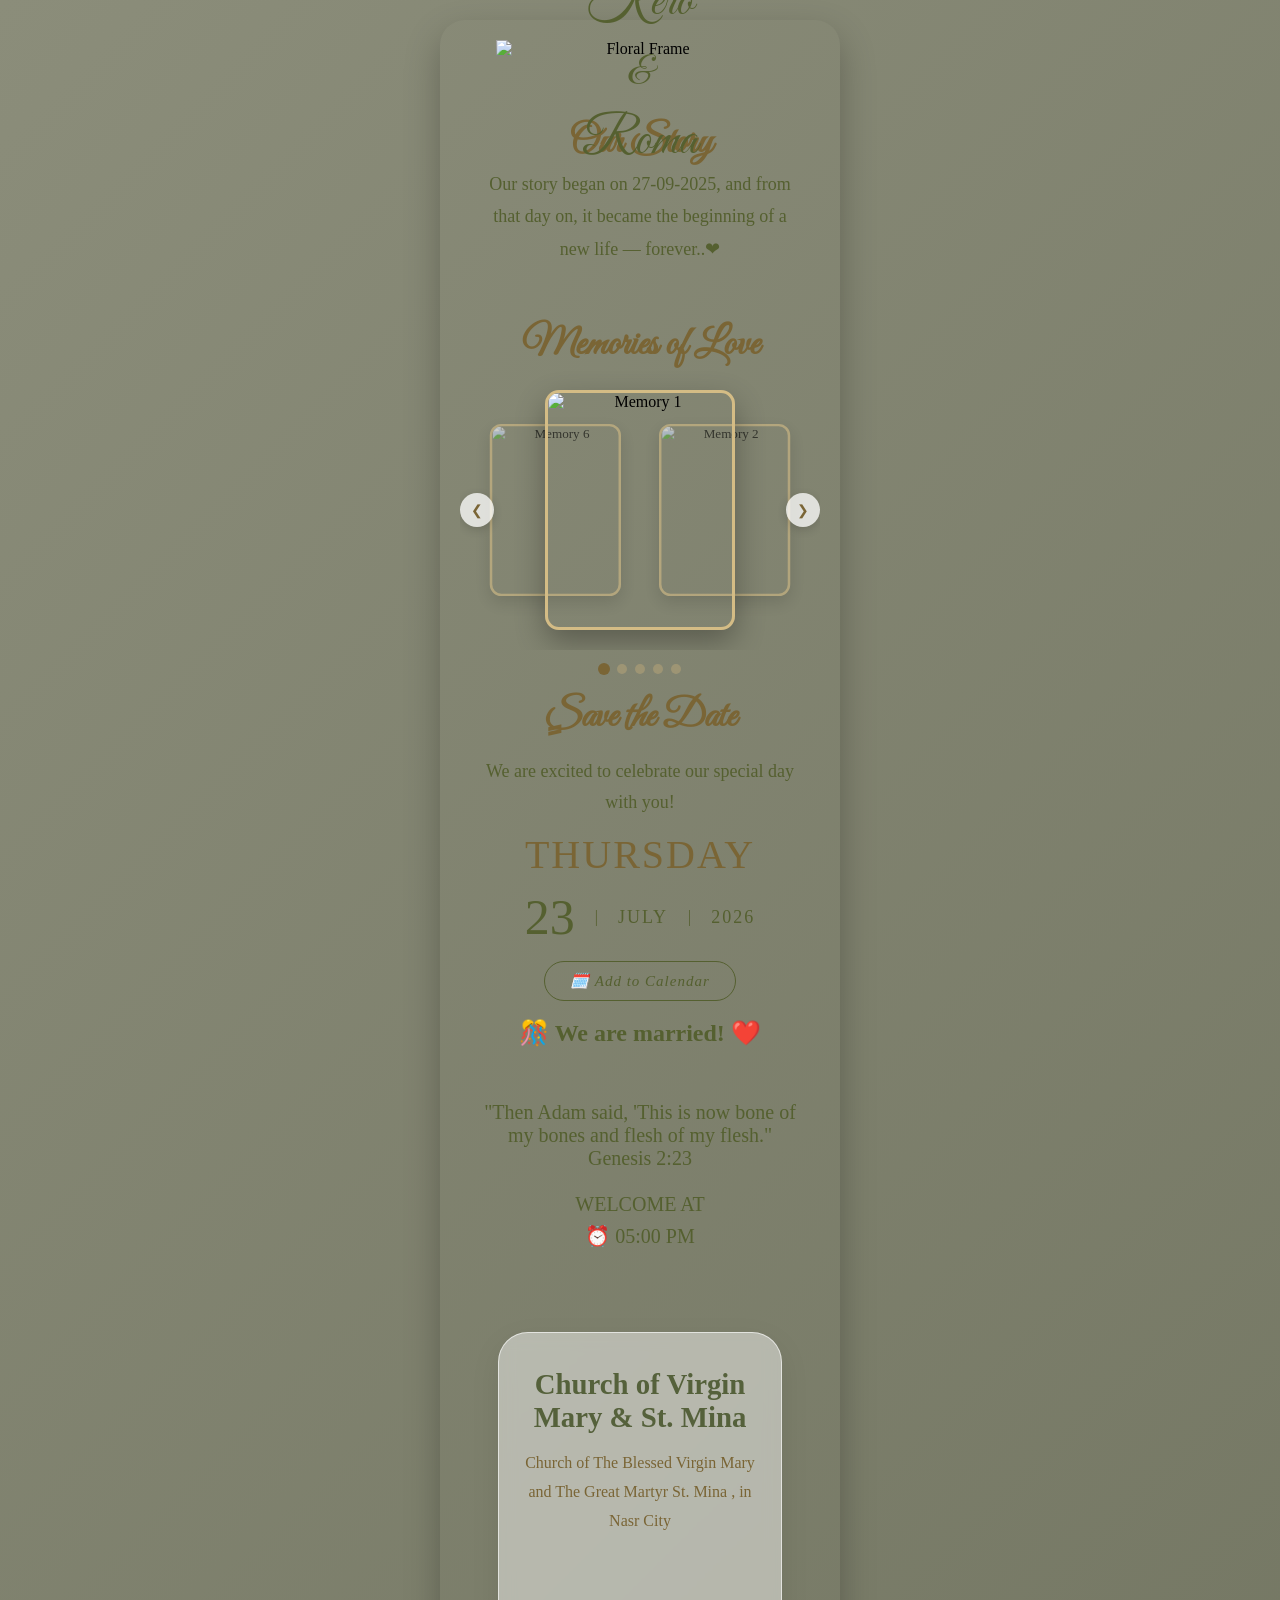
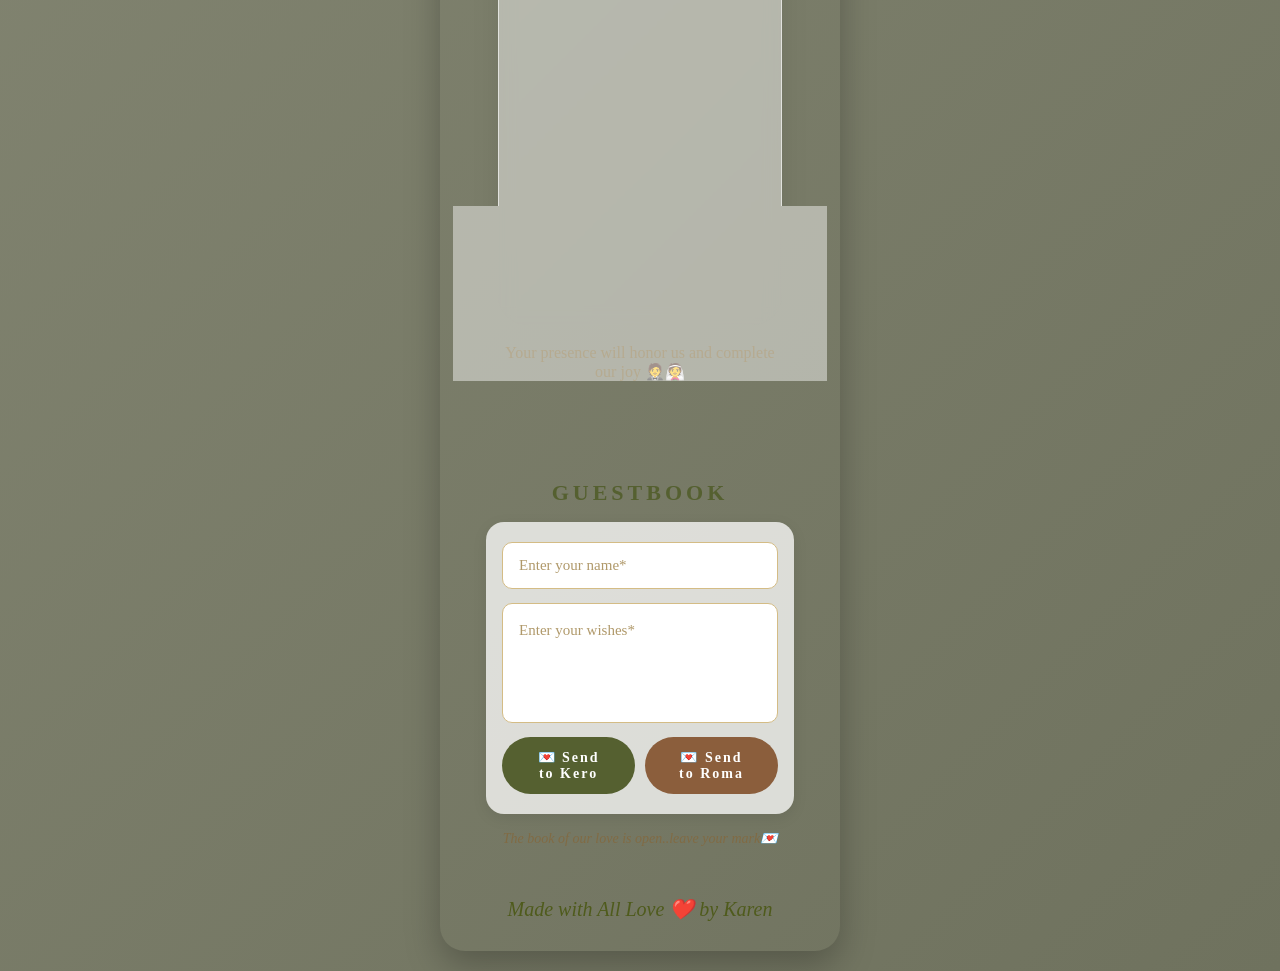
==== details.html @ 21c22cb6 "First commit" ====
<!DOCTYPE html>
<html lang="en">
<head>
    <meta charset="UTF-8">
    <meta name="viewport" content="width=device-width, initial-scale=1.0">
     <link rel="icon" href="image/icon.png">
    <title>        
         Kero ❤ Roma
        </title>
    <link href="https://fonts.googleapis.com/css2?family=Great+Vibes&display=swap" rel="stylesheet">
    <link rel="stylesheet" href="details.css">
</head>
<body>

<audio id="bgMusic" autoplay loop hidden>
    <source src="Music/Video Project 2.m4a" type="audio/mpeg">
</audio>

<div class="card">

    <!-- FRAME IMAGE with names inside -->
    <div class="names-frame">
        <img src="image/flowerframe.png" alt="Floral Frame" class="frame-image">
        <div class="name-content">
            <p class="small-title">THE <br> WEDDING <br> OF</p>
            <h1>
                Kero
                <span>&</span>
                Roma
            </h1>
        </div>
    </div>
<div class="story-section">
    <h1 class="story-title">Our Story</h1>
    <p class="story-text">
        Our story began on 27-09-2025, and from that day on, it became the beginning of a new life — forever..❤
    </p>
</div>
    <!-- MEMORIES OF LOVE SECTION -->
    <div class="album-section">

        <h2 class="album-title">Memories of Love</h2>

        <div class="slider-wrapper">
            <button class="slider-btn prev">&#10094;</button>

            <div class="slider-track">
                <div class="slide"><img src="image/kero2.jpeg" alt="Memory 1"></div>
                <div class="slide"><img src="image/k4.jpeg" alt="Memory 2"></div>
                <div class="slide"><img src="image/k5.jpeg" alt="Memory 3"></div>
                <div class="slide"><img src="image/k8.jpeg" alt="Memory 4"></div>
                <div class="slide"><img src="image/k6.jpeg" alt="Memory 5"></div>
                <div class="slide"><img src="image/k7.jpeg" alt="Memory 6"></div>
            </div>

            <button class="slider-btn next">&#10095;</button>
        </div>

        <div class="dots">
            <span class="dot active"></span>
            <span class="dot"></span>
            <span class="dot"></span>
            <span class="dot"></span>
            <span class="dot"></span>
        </div>

    </div>
    <div class="content-box">
    <h2 class="section-title">ٍSave the Date</h2>
        <p class="invitation-text">
            We are excited to celebrate our special day with you!
        </p>

    <div class="wedding-date-box">
        <span class="day-name">THURSDAY</span>

        <div class="date-main">
            <span class="day">23</span> |
            <span class="month">JULY</span> |
            <span class="year">2026</span>
        </div>
<!-- Add to Calendar Button -->

<button class="add-calendar-btn" onclick="addToCalendar()">
    🗓️ Add to Calendar
</button>
<br> <br>
         <div class="countdown-box">
        <div class="count-item">
            <span id="days">0</span>
            <small>Days</small>
        </div>

        <div class="count-item">
            <span id="hours">0</span>
            <small>Hours</small>
        </div>

        <div class="count-item">
            <span id="minutes">0</span>
            <small>Minutes</small>
        </div>

        <div class="count-item">
            <span id="seconds">0</span>
            <small>Seconds</small>
        </div>
    </div>
    </div>
   
    <div class="welcome">
        <p>"Then Adam said, 'This is now bone of my bones and flesh of my flesh."   Genesis 2:23 </p>
        <br>
        <span class="welcome">WELCOME AT</span>
        <span class="time"> ⏰ 05:00 PM</span>
    </div>
    <!-- CHURCH SECTION -->
<div class="church-section">

    <div class="church-card">
        <h3 class="church-name">
            Church of Virgin Mary & St. Mina
        </h3>

        <p class="church-address">
          Church of The Blessed Virgin Mary and The Great Martyr St. Mina , in Nasr City
        </p>
<div class="map-container">
       <div class="map-container">
        <iframe
            src="https://www.google.com/maps/embed?pb=!1m18!1m12!1m3!1d3453.304495121149!2d31.36986267382338!3d30.05680521798802!2m3!1f0!2f0!3f0!3m2!1i1024!2i768!4f13.1!3m3!1m2!1s0x14583dc1737f2da1%3A0x7f160d50823da780!2sChurch%20of%20The%20Blessed%20Virgin%20Mary%20and%20The%20Great%20Martyr%20St.%20Mina%20%2C%20in%20Nasr%20City!5e0!3m2!1sen!2seg!4v1782671488852!5m2!1sen!2seg"
            width="100%"
            height="300"
            style="border:0;"
            allowfullscreen=""
            loading="lazy"
            referrerpolicy="strict-origin-when-cross-origin">
        </iframe>
    </div>
</div>

    </div>
    <br>
<span class="end" >Your presence will honor us and complete our joy 🤵👰 </span>
</div>
<!-- RSVP SECTION -->
<!-- GUESTBOOK / RSVP SECTION -->
<div class="rsvp-section">
    <h2 class="rsvp-title">GUESTBOOK</h2>

    <div class="rsvp-card">
        <input type="text" id="rsvpName" class="rsvp-input" placeholder="Enter your name*" />
        <textarea id="rsvpMessage" class="rsvp-textarea" placeholder="Enter your wishes*"></textarea>
        <div class="rsvp-btn-row">
    <button class="rsvp-send-btn kero" onclick="sendRSVP('kero')">💌 Send to Kero</button>
    <button class="rsvp-send-btn roma" onclick="sendRSVP('roma')">💌 Send to Roma</button>
</div>
    </div>

    <p class="rsvp-empty">The book of our love is open..leave your mark💌</p>
</div>
</div>
    <footer>Made with All Love ❤️ by Karen</footer>

</div>

<script src="details.js"></script>
</body>
</html>
---- details.css ----
* {
    margin: 0;
    padding: 0;
    box-sizing: border-box;
}

body {
    min-height: 100vh;
    display: flex;
    justify-content: center;
    align-items: center;
    background: linear-gradient(135deg, #8B8D7A, #6F725E);
    font-family: Georgia, serif;
    padding: 20px 15px;
}

/* ── CARD ── */
.card {
    width: 100%;
    max-width: 400px;
    background-image: url('image/update.png');
    background-repeat: no-repeat;
    background-position: center;
    background-size: cover;
    border-radius: 25px;
    text-align: center;
    padding: 20px 20px 30px;
    box-shadow: 0 15px 35px rgba(0, 0, 0, 0.25);
    animation: fadeIn 2s ease;
}

/* ── NAMES FRAME (image) ── */
.names-frame {
    position: relative;
    width: 80%;
    margin: 0 auto;
}

.frame-image {
    width: 100%;
    display: block;
}

.name-content {
    position: absolute;
    top: 50%;
    left: 50%;
    transform: translate(-50%, -55%);
    text-align: center;
    width: 100%;
}

/* ── SMALL TITLE ── */
.small-title {
    color: #b9ac90;
    font-size: 11px;
    letter-spacing: 3px;
    line-height: 2;
    margin-bottom: 10px;
}

/* ── NAMES ── */
.name-content h1 {
    color: #556030;
    font-family: "Great Vibes", cursive;
    font-size: 52px;
    font-weight: normal;
    line-height: 1.4;
}

.name-content h1 span {
    display: block;
    font-size: 40px;
    margin: 5px 0;
}

/* ── CONTENT BOX ── */
.content-box {
    width: 90%;
    display: flex;
    flex-direction: column;
    align-items: center;
    gap: 14px;
    margin: 15px auto 0;
}

/* ── STORY TITLE ── */
.story-section {
    text-align: center;
    padding: 60px 20px 30px;
/* background: linear-gradient(to bottom, #fff0f5, #ffffff); */
}

.story-title {
    font-size: 40px;
    font-family: 'Great Vibes', cursive;
    color: #7a6535
}

.story-text {
    font-size: 18px;
    color: #556030;
    max-width: 600px;
    margin: auto;
    line-height: 1.8;
}
.section-title {
    font-size: 40px;
    font-family: 'Great Vibes', cursive;
    color: #7a6535
}
/* new  */
.wedding-counter {
    text-align: center;
    padding: 60px 20px;
    color: #6a6a4f;
}

.counter-subtitle {
    font-size: 14px;
    letter-spacing: 3px;
    margin-bottom: 10px;
}

.counter-text {
    font-size: 26px;
    font-family: 'Cormorant Garamond', serif;
    margin-bottom: 40px;
}

.wedding-date-box {
    margin-bottom: 40px;
}

.day-name {
    display: block;
    letter-spacing: 2px;
    margin-bottom: 10px;
     font-size: 40px;
    color: #7a6535
}

.date-main {
    display: flex;
    justify-content: center;
    align-items: center;
    gap: 20px;
    margin-bottom: 15px;
    color:#556030;
}

.day {
    font-size: 50px;
    font-family: 'Cormorant Garamond', serif;
}

.month {
    font-size: 18px;
    letter-spacing: 2px;
}

.year {
    font-size: 18px;
    letter-spacing: 2px;
}
.welcome{
    font-size: 20px;
    color: #556030;
    margin-bottom: 10px;
}
.time {
    display: block;
    margin-top: 8px;
    font-size: 20px;
    color: #556030;
}

.countdown-box {
    display: flex;
    justify-content: center;
    gap: 10px;
    flex-wrap: wrap;
    color: #556030;
}

.count-item {
    width: 75px;
    height: 75px;
    border: 1px solid #d6d1c4;
    border-radius: 15px;
    background: rgba(255,255,255,0.5);

    display: flex;
    flex-direction: column;
    justify-content: center;
    align-items: center;
}

.count-item span {
    font-size: 28px;
    font-weight: bold;
}

.count-item small {
    font-size: 12px;
    margin-top: 5px;
}

/* ── INVITATION TEXT ── */
.invitation-text {
    color: #556030;;
    font-size: 18px;
    line-height: 1.7;
}

/* ── DATE ── */
.date {
    color: #a47a2b;
    font-size: 22px;
    letter-spacing: 4px;
}

.church-section {
    padding: 60px 20px;
    text-align: center;
}

.church-title {
    font-size: 2.2rem;
    margin-bottom: 30px;
    color: #6d7457;
    font-family: 'Great Vibes', cursive;
}

.church-card {
    max-width: 500px;
    margin: auto;
    padding: 35px 25px;

    background: rgba(255,255,255,0.45);
    backdrop-filter: blur(8px);

    border: 1px solid rgba(255,255,255,0.6);
    border-radius: 30px;

    box-shadow: 0 10px 30px rgba(0,0,0,0.08);
}

.church-name {
    font-size: 1.8rem;
    color: #55613b;
    margin-bottom: 15px;
}

.church-address {
    color:  #7a6535;
    line-height: 1.8;
    margin-bottom: 25px;
}

.map-btn {
    display: inline-block;
    padding: 14px 28px;

    background: #6d7457;
    color: white;
    text-decoration: none;

    border-radius: 50px;
    transition: 0.3s;
}

.map-btn:hover {
    transform: translateY(-3px);
    background: #5a6148;
}

.map-container {
    margin-top: 25px;
    border-radius: 20px;
    overflow: hidden;
}

.end{
    color:  #7a6535;
}
/* ── GUESTBOOK ── */
.rsvp-section {
    width: 95%;
    margin: 25px auto;
    text-align: center;
    display: flex;
    flex-direction: column;
    align-items: center;
    gap: 16px;
}

.rsvp-title {
    font-family: Georgia, serif;
    font-size: 22px;
    color: #556030;
    letter-spacing: 4px;
    font-weight: bold;
    font-style: normal;
}

.rsvp-card {
    width: 100%;
    background: rgba(255, 255, 255, 0.75);
    border-radius: 18px;
    padding: 20px 16px;
    display: flex;
    flex-direction: column;
    gap: 14px;
    box-shadow: 0 4px 15px rgba(0,0,0,0.08);
}

.rsvp-input {
    width: 100%;
    padding: 14px 16px;
    border: 1.5px solid #d4bc85;
    border-radius: 10px;
    background: white;
    font-size: 15px;
    color: #816B44;
    outline: none;
    font-family: Georgia, serif;
}

.rsvp-textarea {
    width: 100%;
    padding: 14px 16px;
    border: 1.5px solid #d4bc85;
    border-radius: 10px;
    background: white;
    font-size: 15px;
    color: #816B44;
    outline: none;
    font-family: Georgia, serif;
    resize: none;
    height: 120px;
    line-height: 1.6;
}

.rsvp-input::placeholder,
.rsvp-textarea::placeholder {
    color: #b0996a;
}

.rsvp-input:focus,
.rsvp-textarea:focus {
    border-color: #7a6535;
}

.rsvp-btn-row {
    display: flex;
    justify-content: flex-end;
}

.rsvp-btn-row {
    display: flex;
    justify-content: center;
    gap: 10px;
}

.rsvp-send-btn {
    flex: 1;
    padding: 12px 10px;
    border: none;
    border-radius: 50px;
    color: white;
    font-size: 13px;
    letter-spacing: 1px;
    cursor: pointer;
    transition: 0.3s;
    font-family: Georgia, serif;
    font-weight: bold;
}

.rsvp-send-btn.kero {
    background: #556030;
}

.rsvp-send-btn.roma {
    background: #8b5e3c;
}

.rsvp-send-btn:hover {
    transform: translateY(-2px);
    opacity: 0.9;
}
.rsvp-empty {
    color: #816B44;
    font-size: 14px;
    font-style: italic;
}

/* ── BEAUTIFUL BUTTONS ── */

/* Open Invitation Button */
.open-btn {
    border: 3px solid #d1b36f;
    padding: 18px 45px;
    border-radius: 60px;
    background: linear-gradient(135deg, #7c7e56, #4f5b1c);
    color: white;
    font-size: 24px;
    cursor: pointer;
    transition: all 0.4s ease;
    box-shadow: 0 10px 25px rgba(0, 0, 0, 0.3);
    position: relative;
    overflow: hidden;
}

.open-btn::after {
    content: '';
    position: absolute;
    top: -50%;
    left: -50%;
    width: 200%;
    height: 200%;
    background: rgba(255,255,255,0.08);
    transform: rotate(45deg) translateX(-100%);
    transition: transform 0.6s ease;
}

.open-btn:hover::after {
    transform: rotate(45deg) translateX(100%);
}

.open-btn:hover {
    transform: translateY(-6px) scale(1.05);
    box-shadow: 0 20px 40px rgba(0, 0, 0, 0.4);
    background: linear-gradient(135deg, #8e9063, #5e6e22);
    border-color: #e8c97a;
}

.open-btn:active {
    transform: translateY(-2px) scale(1.02);
}

/* Map Button */
.map-btn {
    border: none;
    padding: 14px 40px;
    border-radius: 50px;
    background: linear-gradient(135deg, #7c7e56, #4f5b1c);
    color: white;
    font-size: 18px;
    cursor: pointer;
    transition: all 0.4s ease;
    box-shadow: 0 8px 20px rgba(0, 0, 0, 0.2);
    position: relative;
    overflow: hidden;
    letter-spacing: 1px;
}

.map-btn::before {
    content: '';
    position: absolute;
    inset: 0;
    background: linear-gradient(135deg, rgba(255,255,255,0.15), transparent);
    opacity: 0;
    transition: opacity 0.3s ease;
    border-radius: 50px;
}

.map-btn:hover::before {
    opacity: 1;
}

.map-btn:hover {
    transform: translateY(-5px);
    box-shadow: 0 15px 35px rgba(0, 0, 0, 0.35);
    background: linear-gradient(135deg, #8e9063, #5e6e22);
}

.map-btn:active {
    transform: translateY(-2px);
}

/* Add to Calendar Button */
.add-calendar-btn {
    background: none;
    border: 1.5px solid #556030;
    color: #556030;
    font-size: 15px;
    font-family: Georgia, serif;
    cursor: pointer;
    font-style: italic;
    padding: 10px 25px;
    border-radius: 50px;
    transition: all 0.3s ease;
    letter-spacing: 1px;
}

.add-calendar-btn:hover {
    background: #556030;
    color: white;
    transform: translateY(-3px);
    box-shadow: 0 8px 20px rgba(85, 96, 48, 0.35);
    text-decoration: none;
}

.add-calendar-btn:active {
    transform: translateY(-1px);
}

/* RSVP Send Button */
.rsvp-send-btn {
    padding: 12px 28px;
    border: none;
    border-radius: 50px;
    background: #556030;
    color: white;
    font-size: 14px;
    letter-spacing: 2px;
    cursor: pointer;
    font-family: Georgia, serif;
    font-weight: bold;
    transition: all 0.3s ease;
    position: relative;
    overflow: hidden;
}

.rsvp-send-btn::after {
    content: '';
    position: absolute;
    inset: 0;
    background: rgba(255,255,255,0.12);
    opacity: 0;
    transition: opacity 0.3s;
    border-radius: 50px;
}

.rsvp-send-btn:hover::after {
    opacity: 1;
}

.rsvp-send-btn:hover {
    background: #3e4a20;
    transform: translateY(-3px);
    box-shadow: 0 10px 25px rgba(62, 74, 32, 0.4);
    letter-spacing: 3px;
}

.rsvp-send-btn:active {
    transform: translateY(-1px);
}

/* Slider Buttons */
.slider-btn {
    background: rgba(255,255,255,0.75);
    border: none;
    border-radius: 50%;
    width: 34px;
    height: 34px;
    font-size: 14px;
    color: #7a6535;
    cursor: pointer;
    flex-shrink: 0;
    box-shadow: 0 3px 10px rgba(0,0,0,0.15);
    transition: all 0.3s ease;
    display: flex;
    align-items: center;
    justify-content: center;
}

.slider-btn:hover {
    background: #556030;
    color: white;
    transform: scale(1.15);
    box-shadow: 0 6px 18px rgba(85, 96, 48, 0.4);
}

.slider-btn:active {
    transform: scale(1.05);
}
/* ── FOOTER ── */
footer {
    margin-top: 25px;
    text-align: center;
    font-size: 20px;
    color: #4f5b1c;
    font-style: italic;
}

/* ── ANIMATION ── */
@keyframes fadeIn {
    from { opacity: 0; transform: translateY(30px); }
    to   { opacity: 1; transform: translateY(0); }
}

/* ══════════════════════════════
   TABLET  (max 768px)
══════════════════════════════ */
@media (max-width: 768px) {
    .card {
        max-width: 370px;
        padding: 18px 18px 25px;
    }

    .names-frame {
        width: 82%;
    }

    .name-content h1 {
        font-size: 46px;
    }

    .name-content h1 span {
        font-size: 36px;
    }

    .section-title { font-size: 16px; }
    .invitation-text { font-size: 16px; }
    .date { font-size: 20px; letter-spacing: 3px; }
    .location { font-size: 16px; }

    .map-btn {
        font-size: 17px;
        padding: 13px 30px;
    }
}

/* ══════════════════════════════
   MOBILE  (max 480px)
══════════════════════════════ */
@media (max-width: 480px) {
    body {
        padding: 15px 10px;
    }

    .card {
        max-width: 100%;
        border-radius: 20px;
        padding: 15px 12px 20px;
    }

    .names-frame {
        width: 85%;
    }

    .small-title {
        font-size: 10px;
        letter-spacing: 2px;
        margin-bottom: 6px;
        
    }

    .name-content h1 {
        font-size: 38px;
    }

    .name-content h1 span {
        font-size: 30px;
        margin: 3px 0;
    }

    .content-box {
        width: 95%;
        gap: 10px;
    }

    .section-title { font-size: 14px; }
    .invitation-text { font-size: 14px; line-height: 1.6; }
    .date { font-size: 17px; letter-spacing: 2px; }
    .location { font-size: 14px; }

    .map-btn {
        font-size: 15px;
        padding: 12px 20px;
        max-width: 100%;
    }

    footer {
        font-size: 12px;
        margin-top: 15px;
    }
}

/* ══════════════════════════════
   SMALL PHONES  (max 360px)
══════════════════════════════ */
@media (max-width: 360px) {
    .names-frame {
        width: 90%;
    }

    .name-content h1 {
        font-size: 32px;
    }

    .name-content h1 span {
        font-size: 26px;
    }

    .date { font-size: 15px; }
    .invitation-text { font-size: 13px; }
    .location { font-size: 13px; }

    .map-btn {
        font-size: 14px;
        padding: 11px 15px;
    }
}

/* ══════════════════════════════
   MEMORIES OF LOVE / ALBUM
══════════════════════════════ */

.album-section {
    width: 100%;
    margin: 25px auto 10px;
    text-align: center;
}

.album-title {
    font-size: 40px;
    font-family: 'Great Vibes', cursive;
    color: #7a6535
}

/* Slider wrapper */
.slider-wrapper {
    position: relative;
    display: flex;
    align-items: center;
    justify-content: center;
    gap: 6px;
    padding: 10px 0;
    overflow: hidden;
}

/* Track */
.slider-track {
    display: flex;
    align-items: center;
    justify-content: center;
    width: 100%;
    height: 260px;
    position: relative;
}

/* All slides hidden by default */
.slide {
    position: absolute;
    transition: all 0.5s ease;
    opacity: 0;
    transform: scale(0.7);
    z-index: 0;
    pointer-events: none;
}

.slide img {
    width: 160px;
    height: 210px;
    object-fit: cover;
    border-radius: 14px;
    box-shadow: 0 8px 20px rgba(0,0,0,0.2);
    border: 3px solid #d4bc85;
    display: block;
}

/* Center (active) photo - big */
.slide.active {
    opacity: 1;
    transform: scale(1);
    z-index: 3;
    position: relative;
    pointer-events: auto;
}

.slide.active img {
    width: 190px;
    height: 240px;
    box-shadow: 0 12px 30px rgba(0,0,0,0.3);
}

/* Left photo */
.slide.prev-slide {
    opacity: 0.6;
    transform: scale(0.82) translateX(-30px);
    z-index: 2;
    position: absolute;
    left: 0;
    pointer-events: auto;
}

/* Right photo */
.slide.next-slide {
    opacity: 0.6;
    transform: scale(0.82) translateX(30px);
    z-index: 2;
    position: absolute;
    right: 0;
    pointer-events: auto;
}

/* Arrow buttons */
.slider-btn {
    background: rgba(255,255,255,0.75);
    border: none;
    border-radius: 50%;
    width: 34px;
    height: 34px;
    font-size: 14px;
    color: #7a6535;
    cursor: pointer;
    flex-shrink: 0;
    box-shadow: 0 3px 10px rgba(0,0,0,0.15);
    transition: 0.3s;
    display: flex;
    align-items: center;
    justify-content: center;
    z-index: 10;
}

.slider-btn:hover {
    background: #d4bc85;
    color: white;
}

/* Dots */
.dots {
    display: flex;
    justify-content: center;
    gap: 8px;
    margin-top: 14px;
}

.dot {
    width: 10px;
    height: 10px;
    border-radius: 50%;
    background: #c9b07a;
    cursor: pointer;
    opacity: 0.4;
    transition: 0.3s;
}

.dot.active {
    opacity: 1;
    background: #7a6535;
    transform: scale(1.2);
}

@keyframes slideIn {
    from { opacity: 0; transform: scale(0.8); }
    to   { opacity: 1; transform: scale(1); }
}

/* Mobile album */
@media (max-width: 480px) {
    .album-title { font-size: 28px; }

    .slider-track { height: 220px; }

    .slide img {
        width: 130px;
        height: 175px;
    }

    .slide.active img {
        width: 155px;
        height: 200px;
    }

    .slider-btn {
        width: 28px;
        height: 28px;
        font-size: 12px;
    }
}
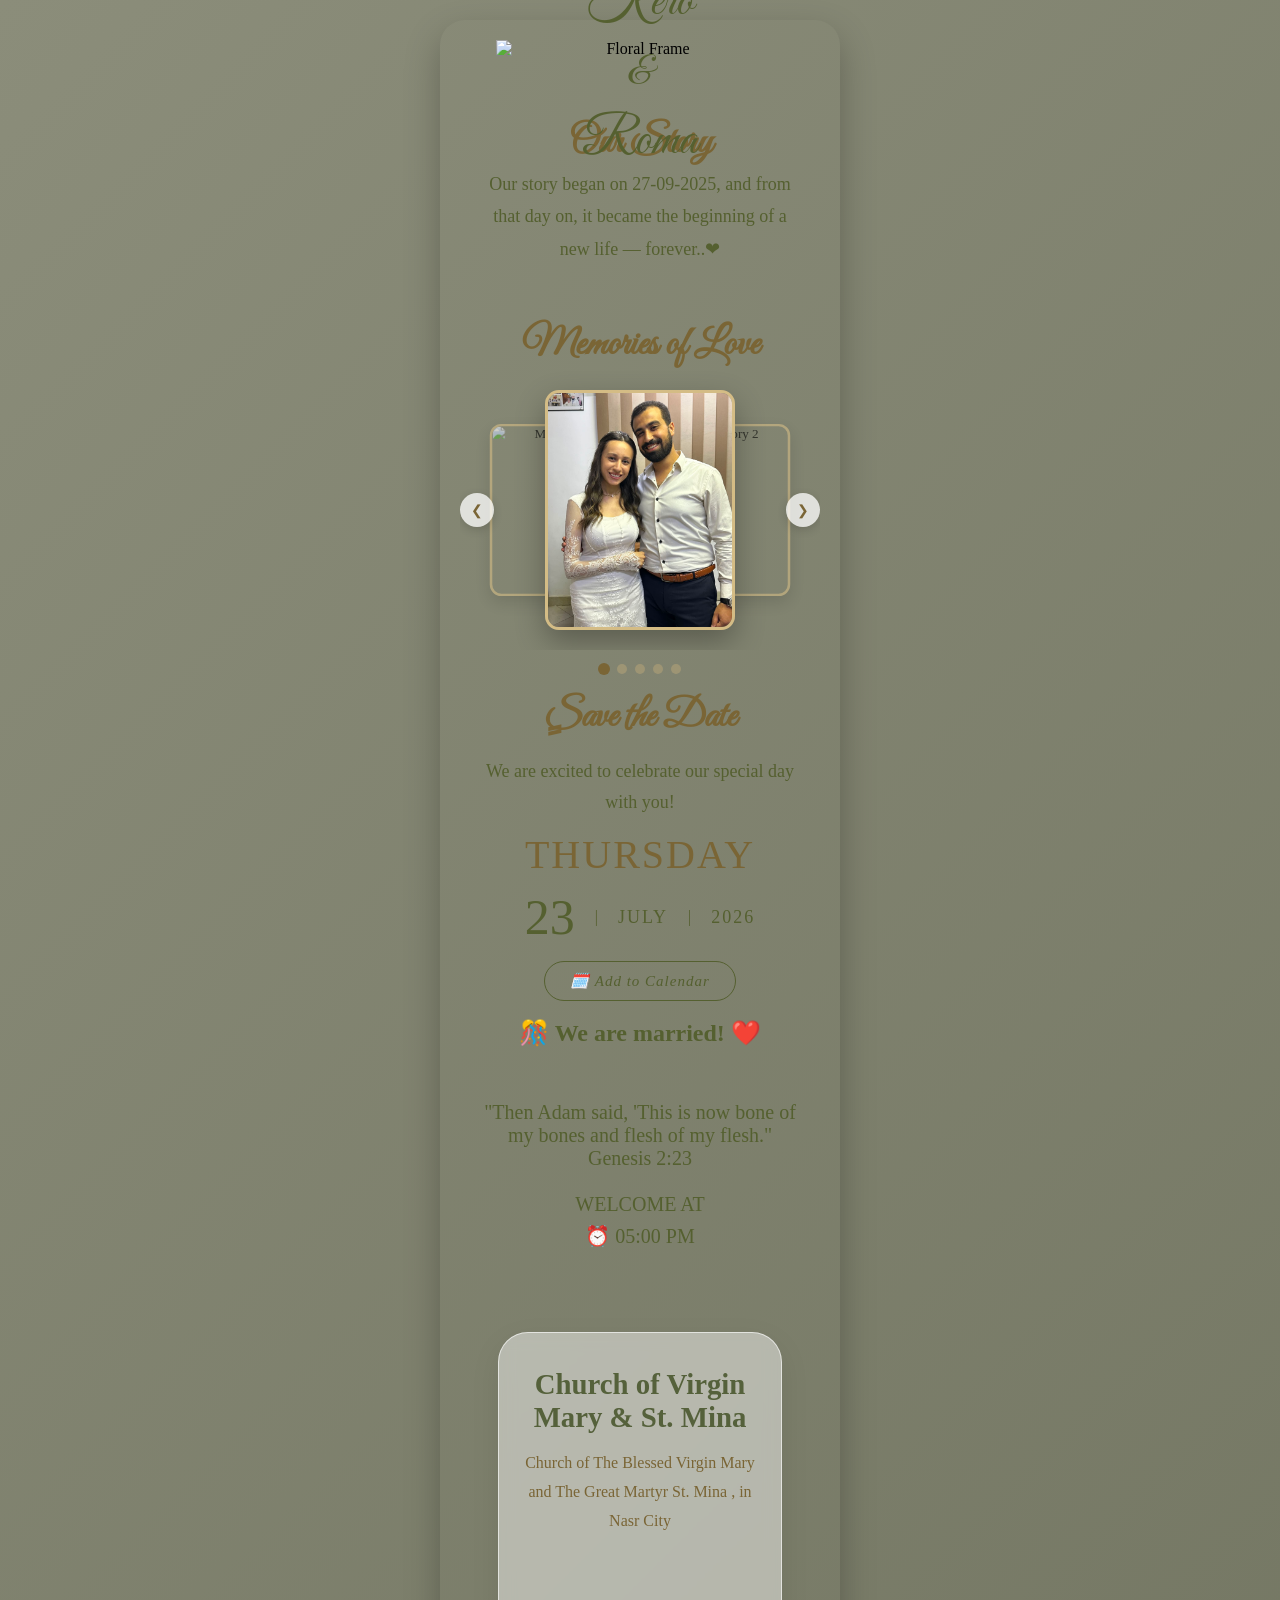
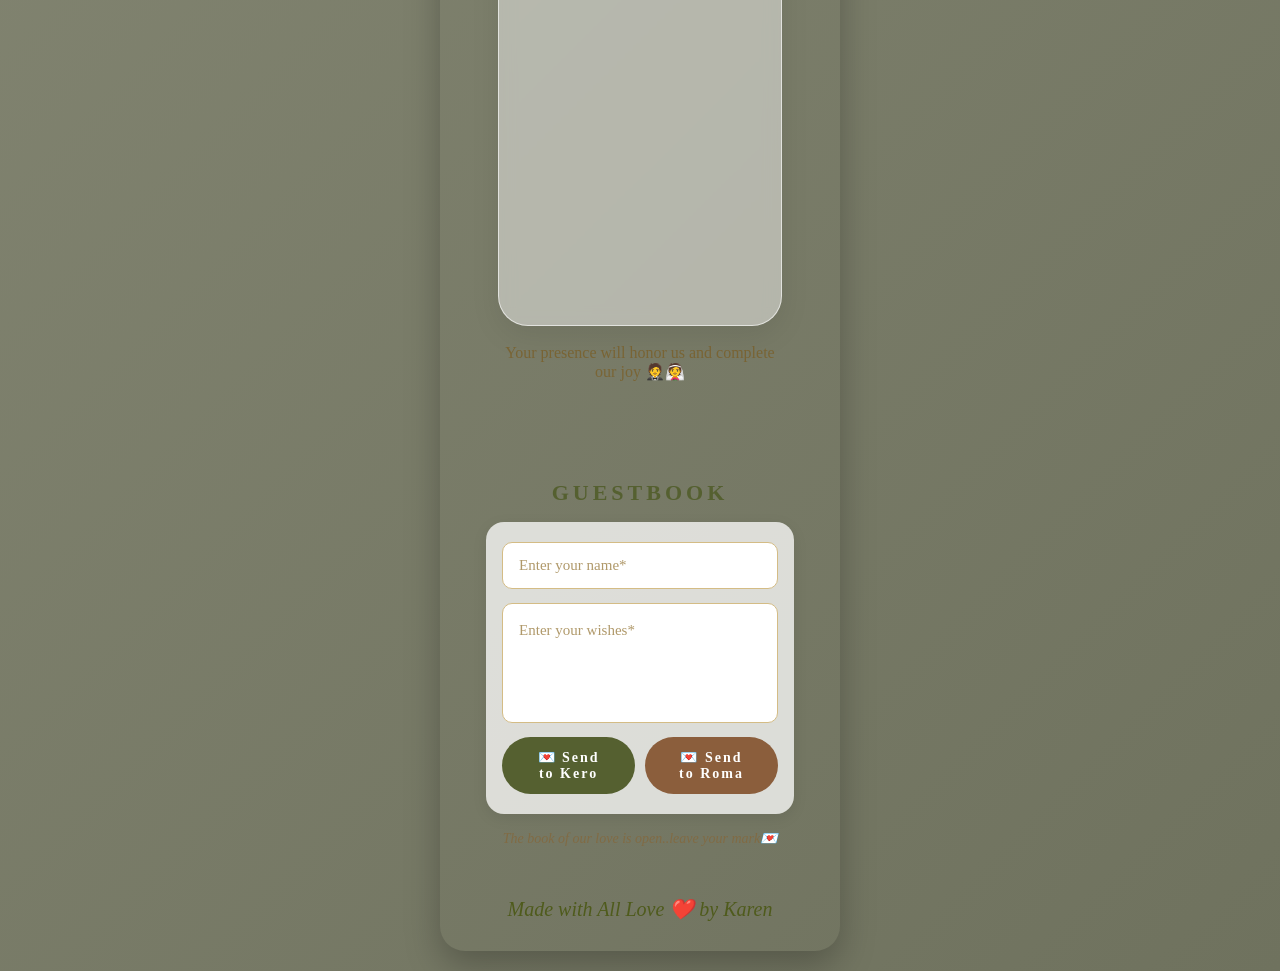
==== commit 089c45e5: "test" ====
--- a/details.html
+++ b/details.html
@@ -45,7 +45,7 @@
             <button class="slider-btn prev">&#10094;</button>
 
             <div class="slider-track">
-                <div class="slide"><img src="image/kero2.jpeg" alt="Memory 1"></div>
+                <div class="slide"><img src="Image/kero2.jpeg" alt="Memory 1"></div>
                 <div class="slide"><img src="image/k4.jpeg" alt="Memory 2"></div>
                 <div class="slide"><img src="image/k5.jpeg" alt="Memory 3"></div>
                 <div class="slide"><img src="image/k8.jpeg" alt="Memory 4"></div>
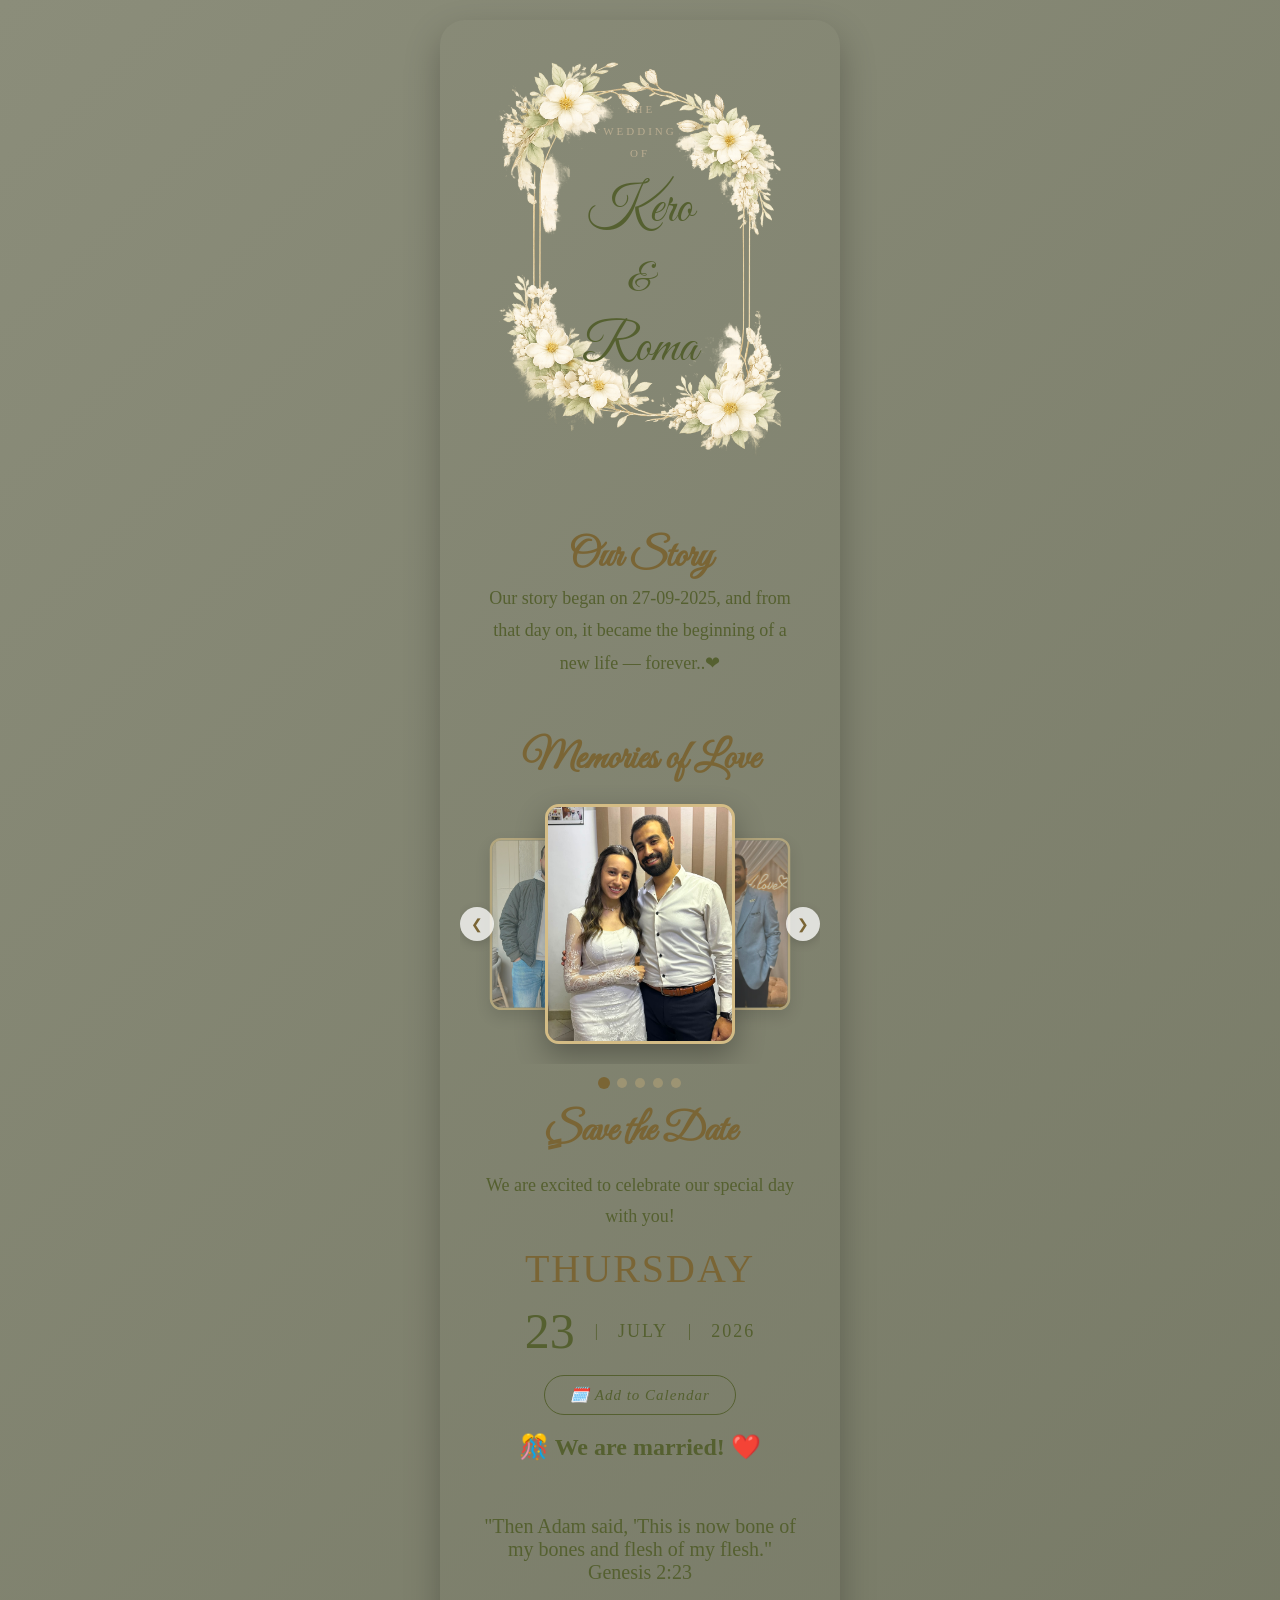
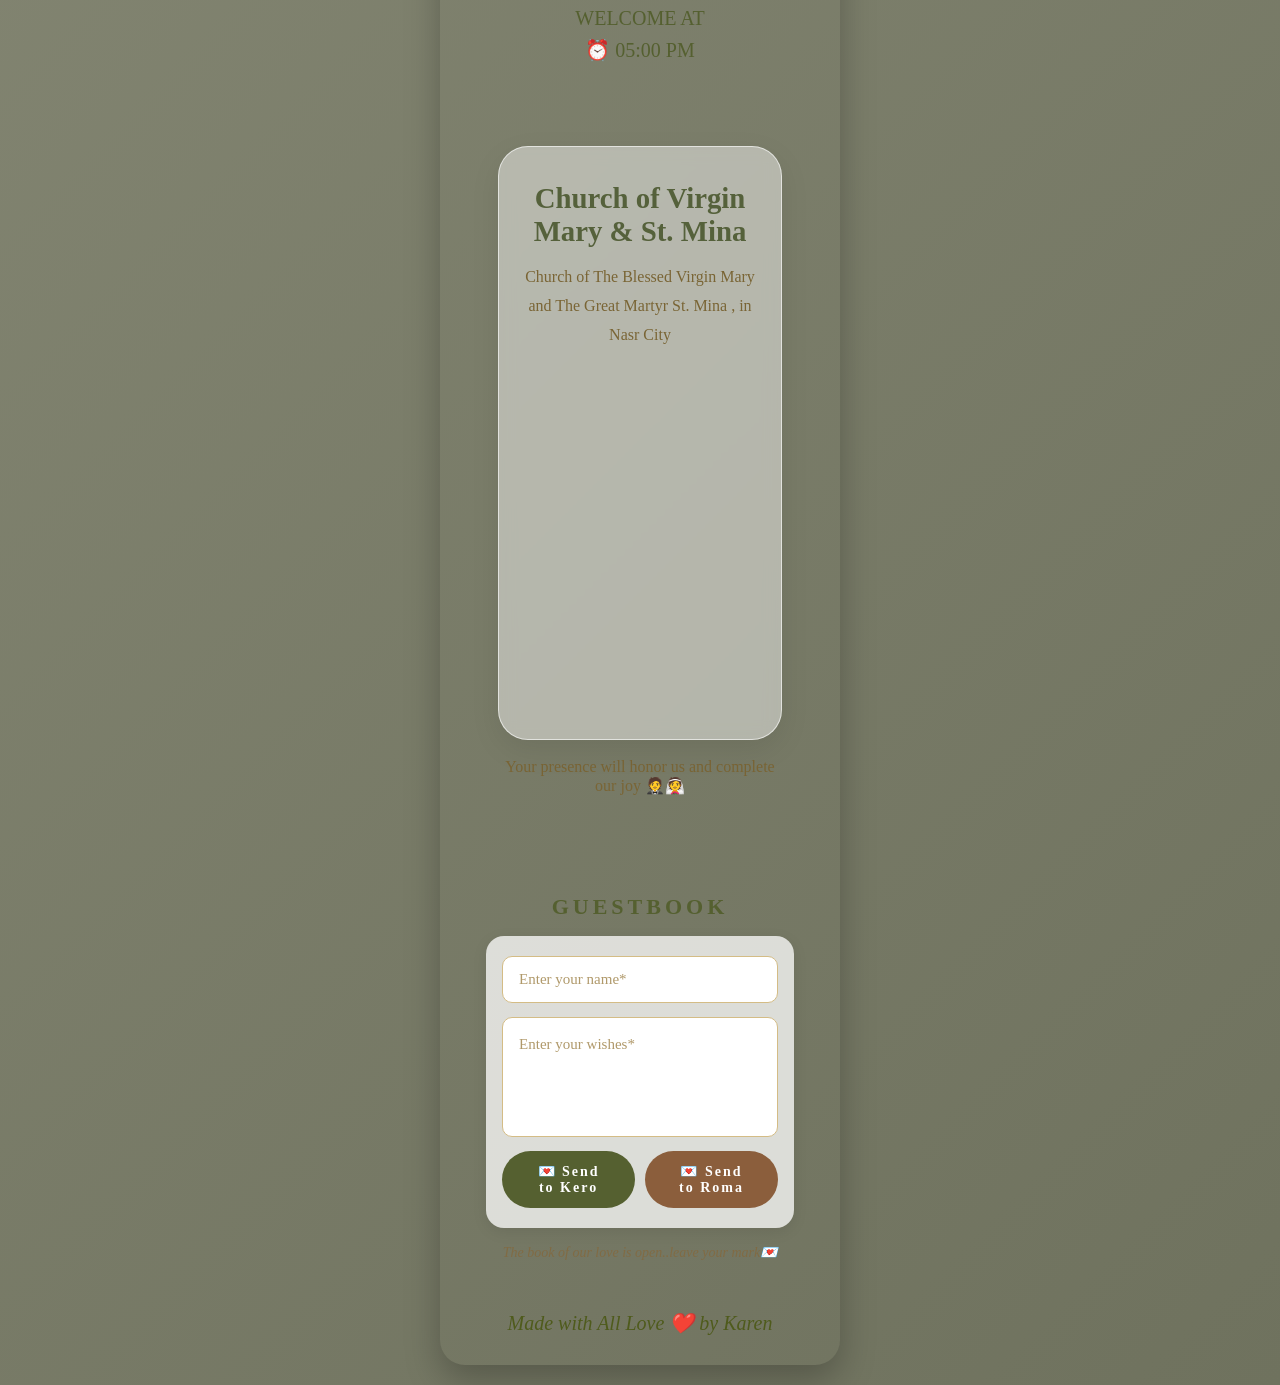
==== commit 1a516e80: "images" ====
--- a/details.html
+++ b/details.html
@@ -3,7 +3,7 @@
 <head>
     <meta charset="UTF-8">
     <meta name="viewport" content="width=device-width, initial-scale=1.0">
-     <link rel="icon" href="image/icon.png">
+     <link rel="icon" href="Image/icon.png">
     <title>        
          Kero ❤ Roma
         </title>
@@ -20,7 +20,7 @@
 
     <!-- FRAME IMAGE with names inside -->
     <div class="names-frame">
-        <img src="image/flowerframe.png" alt="Floral Frame" class="frame-image">
+        <img src="Image/flowerframe.png" alt="Floral Frame" class="frame-image">
         <div class="name-content">
             <p class="small-title">THE <br> WEDDING <br> OF</p>
             <h1>
@@ -46,13 +46,12 @@
 
             <div class="slider-track">
                 <div class="slide"><img src="Image/kero2.jpeg" alt="Memory 1"></div>
-                <div class="slide"><img src="image/k4.jpeg" alt="Memory 2"></div>
-                <div class="slide"><img src="image/k5.jpeg" alt="Memory 3"></div>
-                <div class="slide"><img src="image/k8.jpeg" alt="Memory 4"></div>
-                <div class="slide"><img src="image/k6.jpeg" alt="Memory 5"></div>
-                <div class="slide"><img src="image/k7.jpeg" alt="Memory 6"></div>
-            </div>
-
+                <div class="slide"><img src="Image/k4.jpeg" alt="Memory 2"></div>
+                <div class="slide"><img src="Image/k5.jpeg" alt="Memory 3"></div>
+                <div class="slide"><img src="Image/k8.jpeg" alt="Memory 4"></div>
+                <div class="slide"><img src="Image/k6.jpeg" alt="Memory 5"></div>
+                <div class="slide"><img src="Image/k7.jpeg" alt="Memory 6"></div>
+            </div> 
             <button class="slider-btn next">&#10095;</button>
         </div>
 
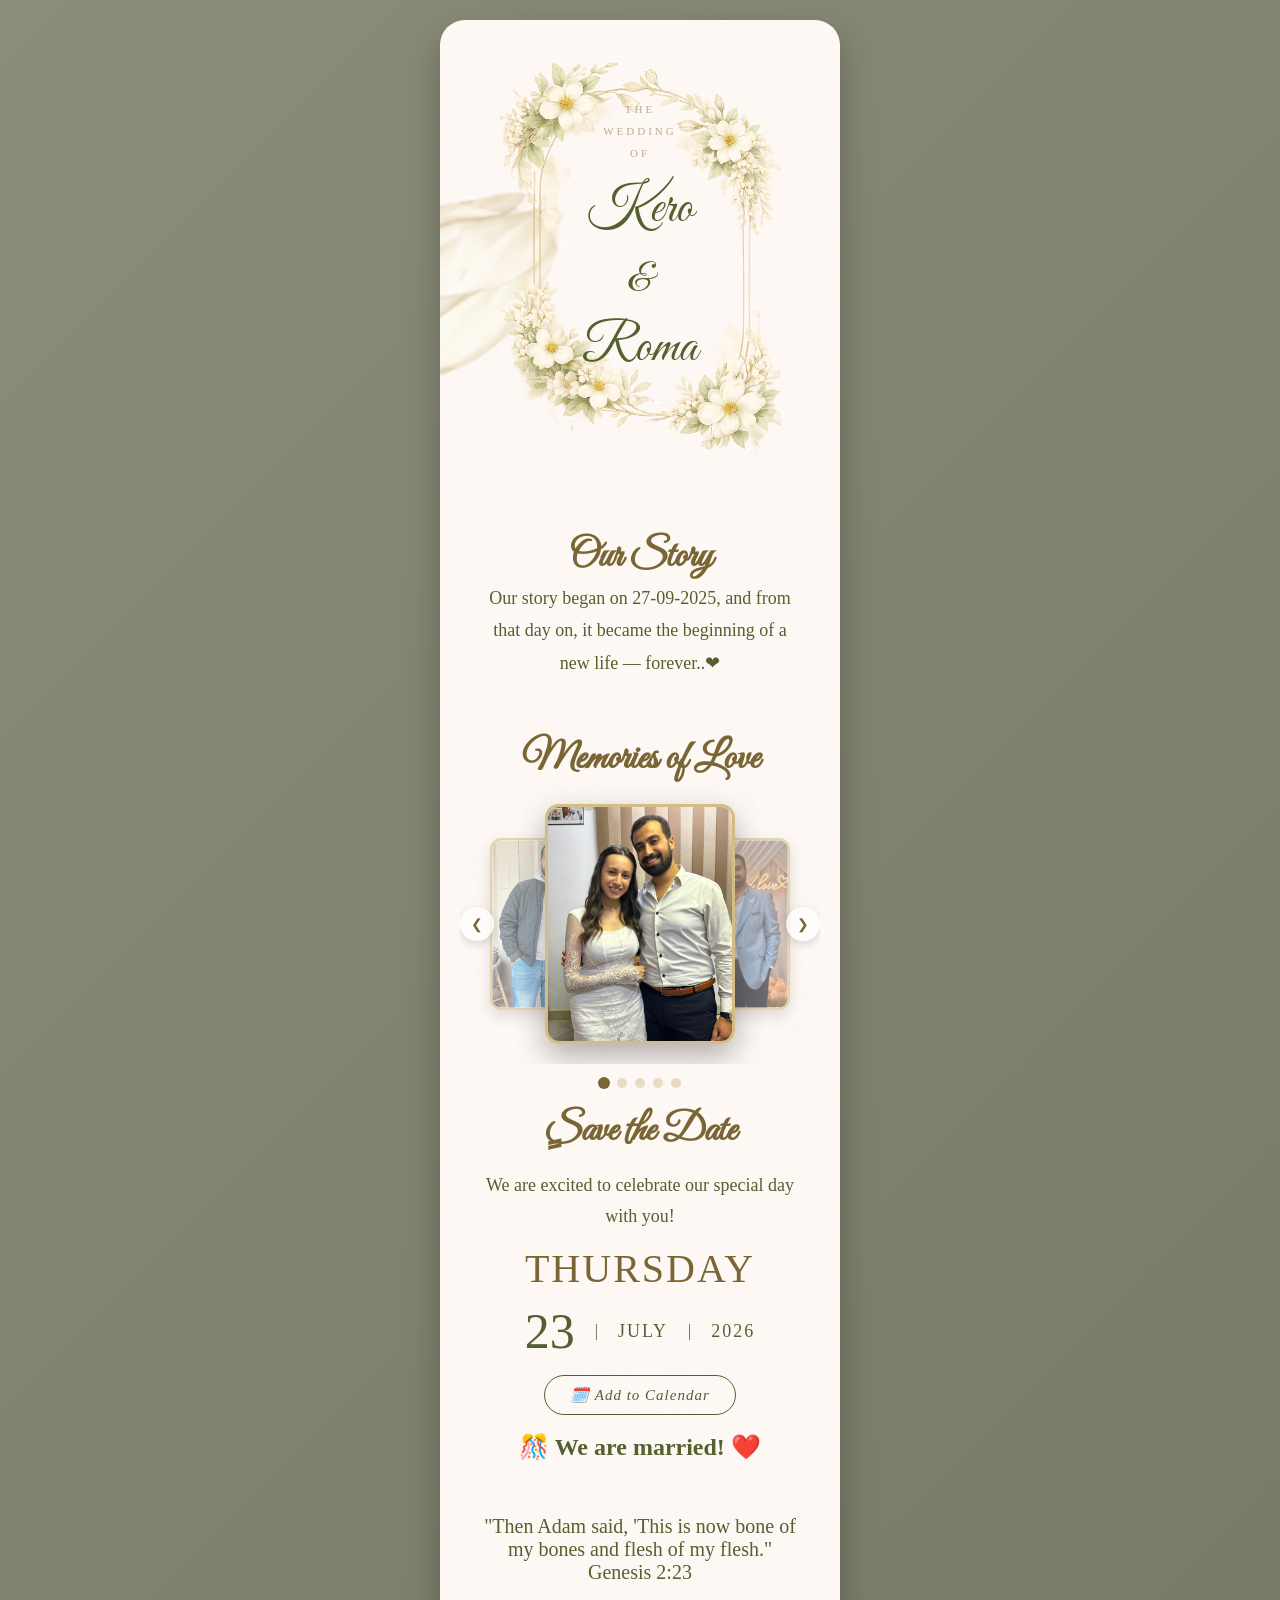
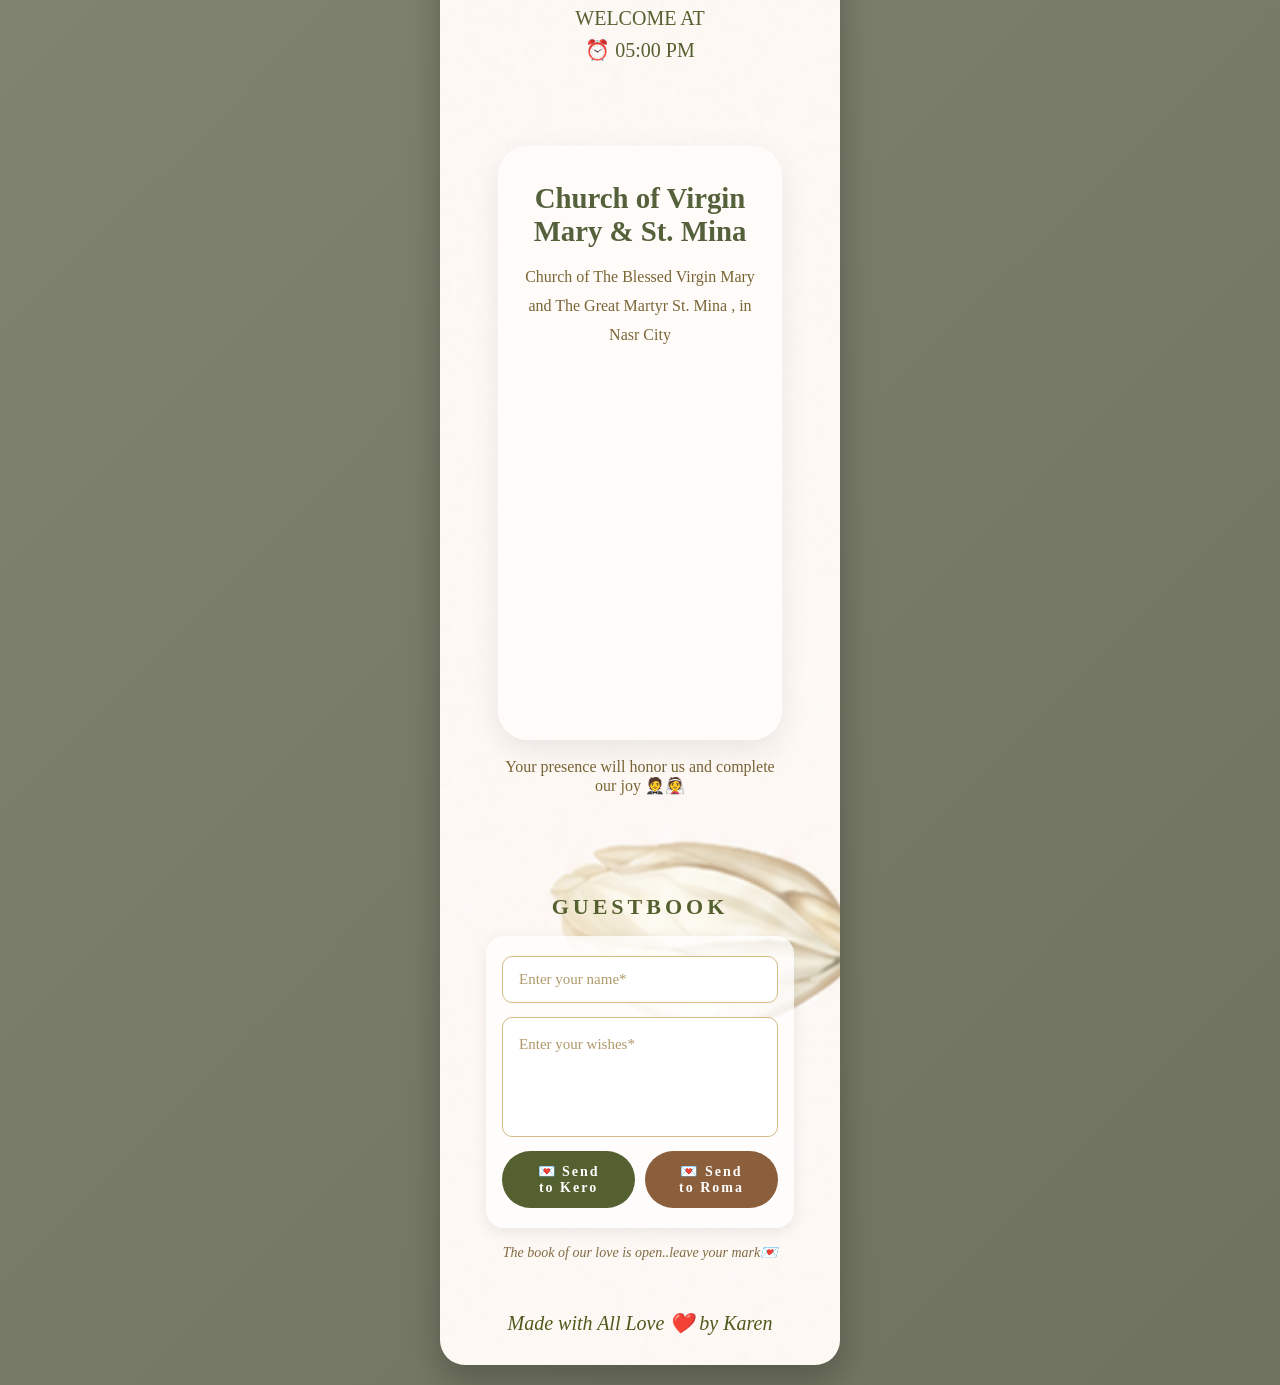
==== commit 1d126a5b: "update music" ====
--- a/details.html
+++ b/details.html
@@ -10,10 +10,11 @@
     <link href="https://fonts.googleapis.com/css2?family=Great+Vibes&display=swap" rel="stylesheet">
     <link rel="stylesheet" href="details.css">
 </head>
+
 <body>
 
-<audio id="bgMusic" autoplay loop hidden>
-    <source src="Music/Video Project 2.m4a" type="audio/mpeg">
+<audio id="bgMusic" loop hidden>
+    <source src="Music/Video Project 2.m4a" type="audio/mp4">
 </audio>
 
 <div class="card">
@@ -164,5 +165,17 @@
 </div>
 
 <script src="details.js"></script>
+
+<script>
+window.addEventListener("load", () => {
+    const music = document.getElementById("bgMusic");
+
+    music.currentTime = 15;
+
+    music.play().catch((err) => {
+        console.log("Playback blocked:", err);
+    });
+});
+</script>
 </body>
 </html>
--- a/details.css
+++ b/details.css
@@ -18,7 +18,7 @@
 .card {
     width: 100%;
     max-width: 400px;
-    background-image: url('image/update.png');
+    background-image: url('Image/update.png');
     background-repeat: no-repeat;
     background-position: center;
     background-size: cover;
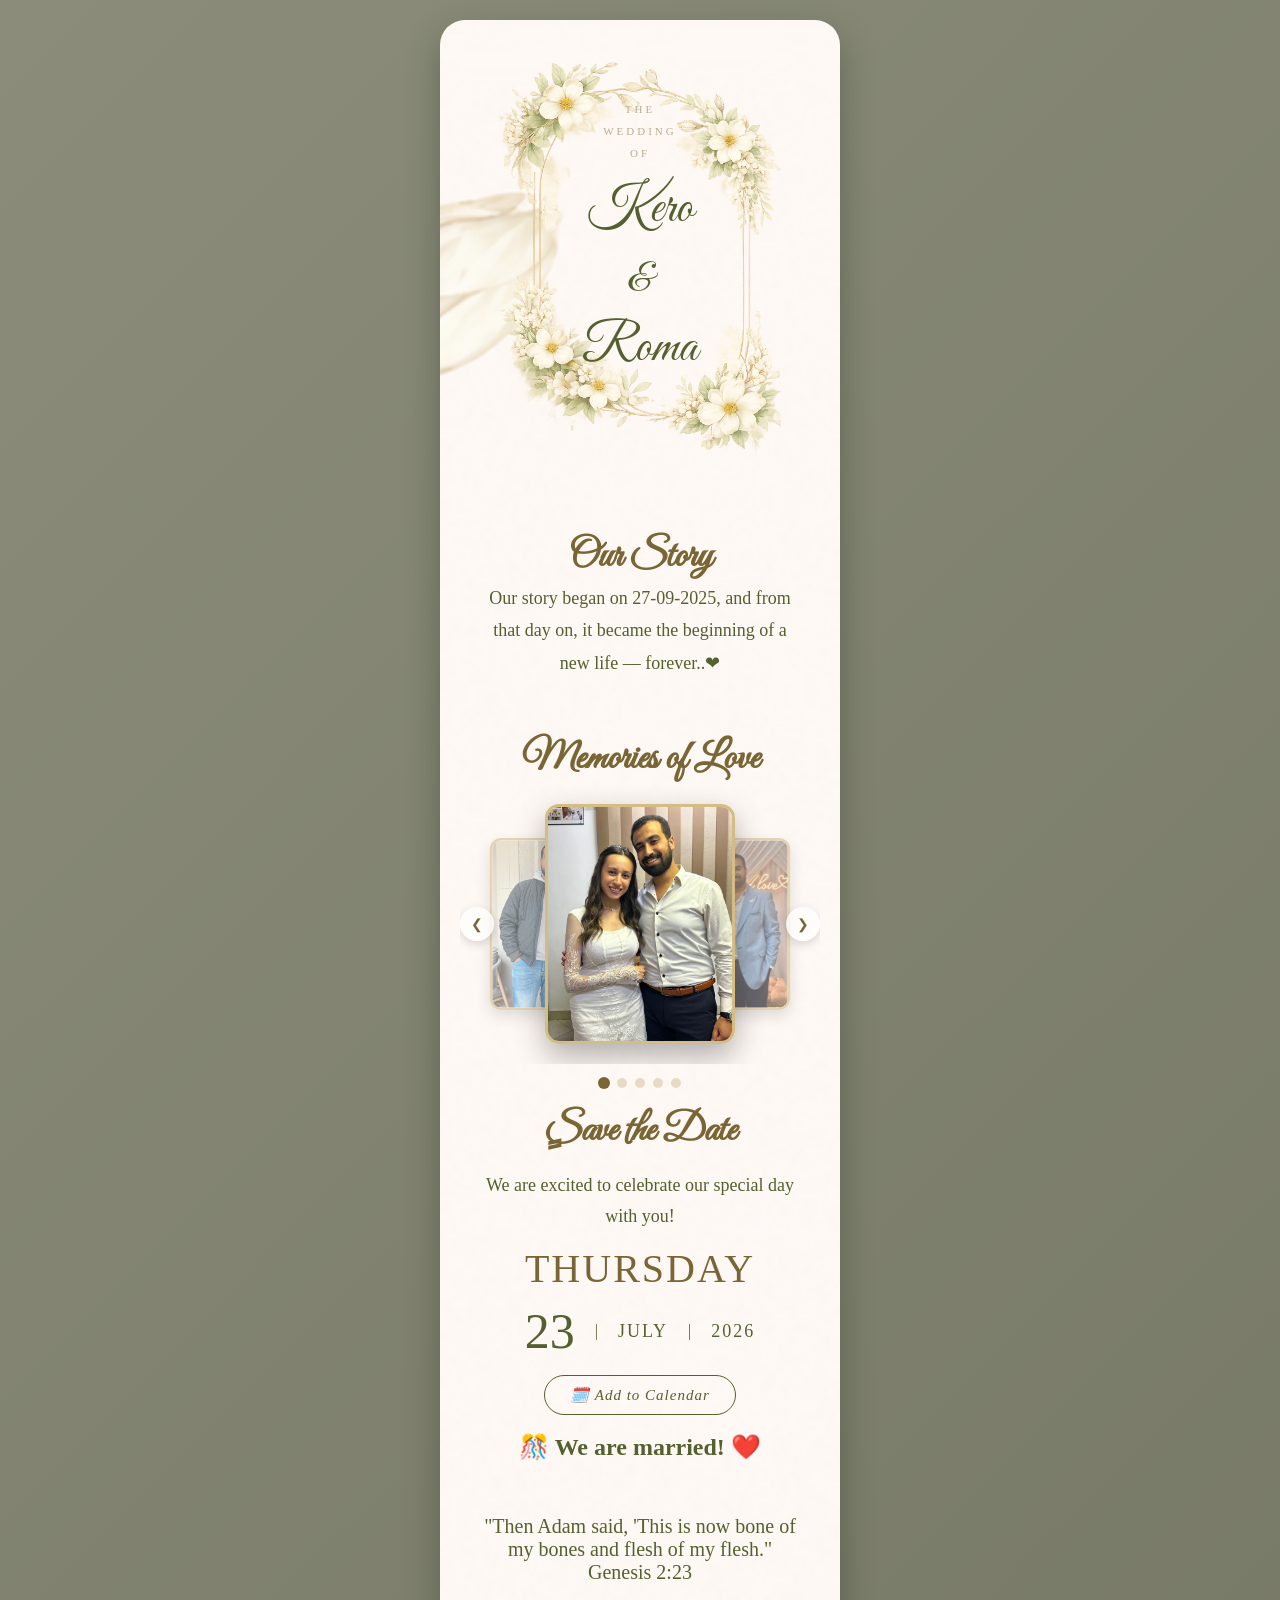
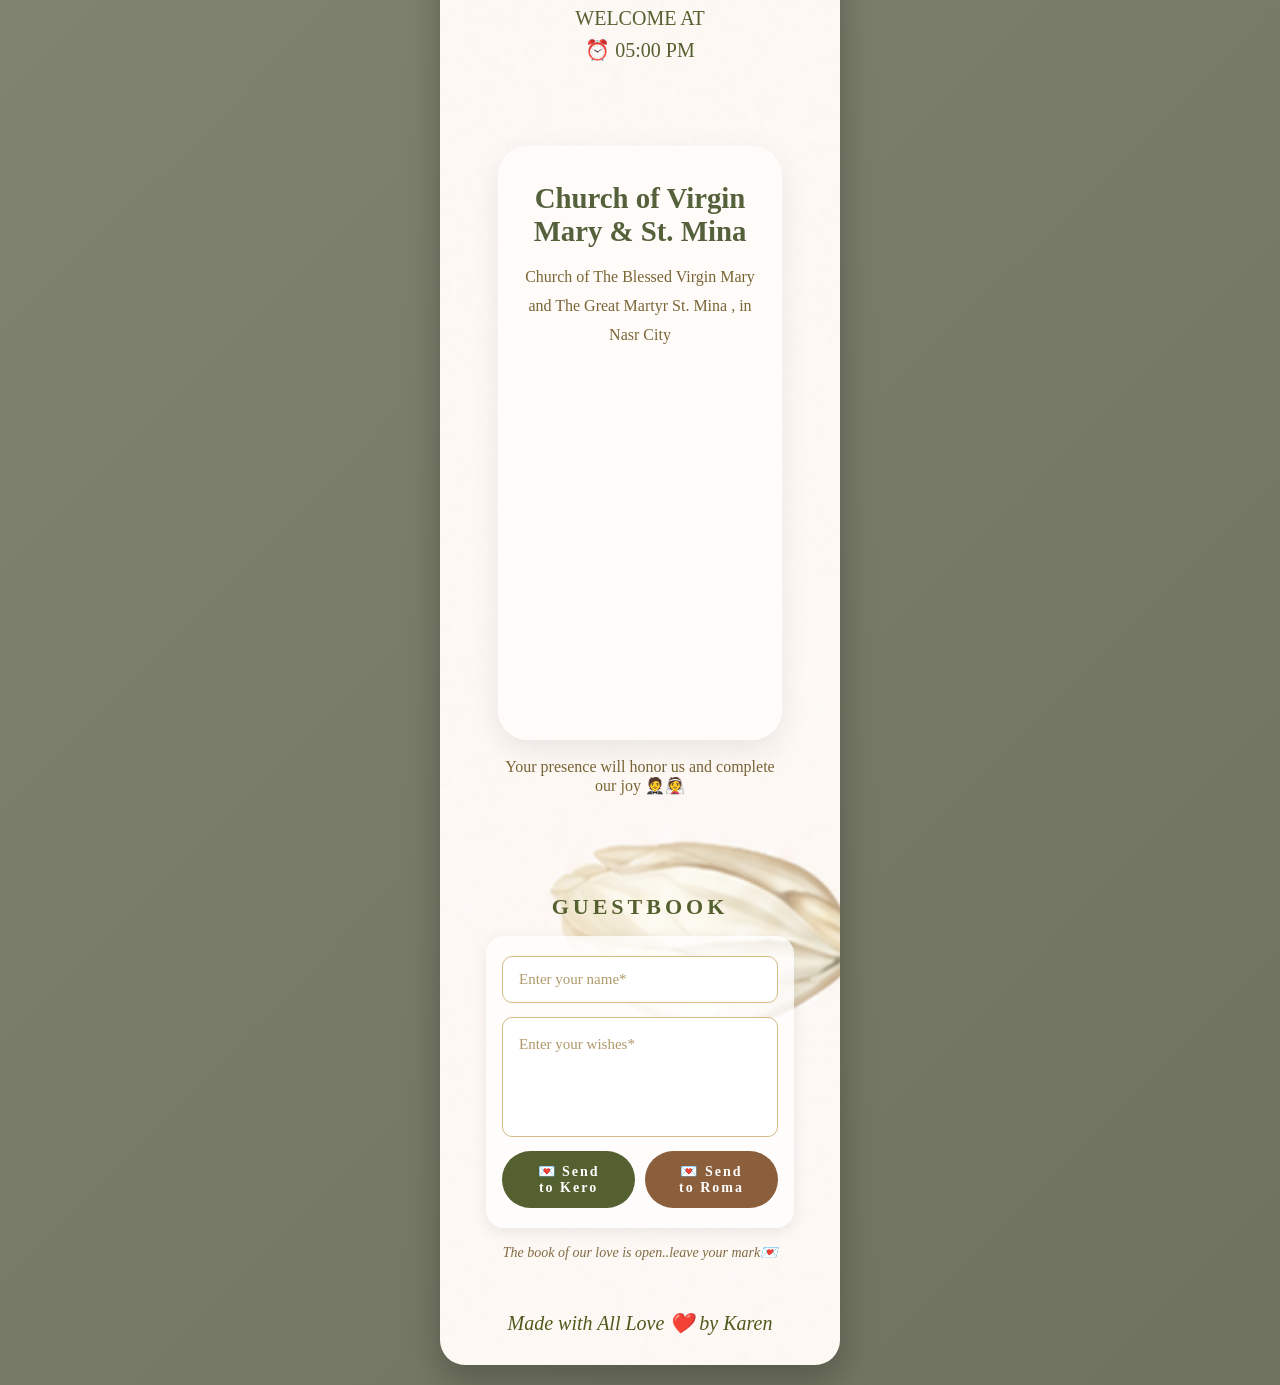
==== commit bf560d65: "test" ====
--- a/details.html
+++ b/details.html
@@ -166,16 +166,5 @@
 
 <script src="details.js"></script>
 
-<script>
-window.addEventListener("load", () => {
-    const music = document.getElementById("bgMusic");
-
-    music.currentTime = 15;
-
-    music.play().catch((err) => {
-        console.log("Playback blocked:", err);
-    });
-});
-</script>
 </body>
 </html>
